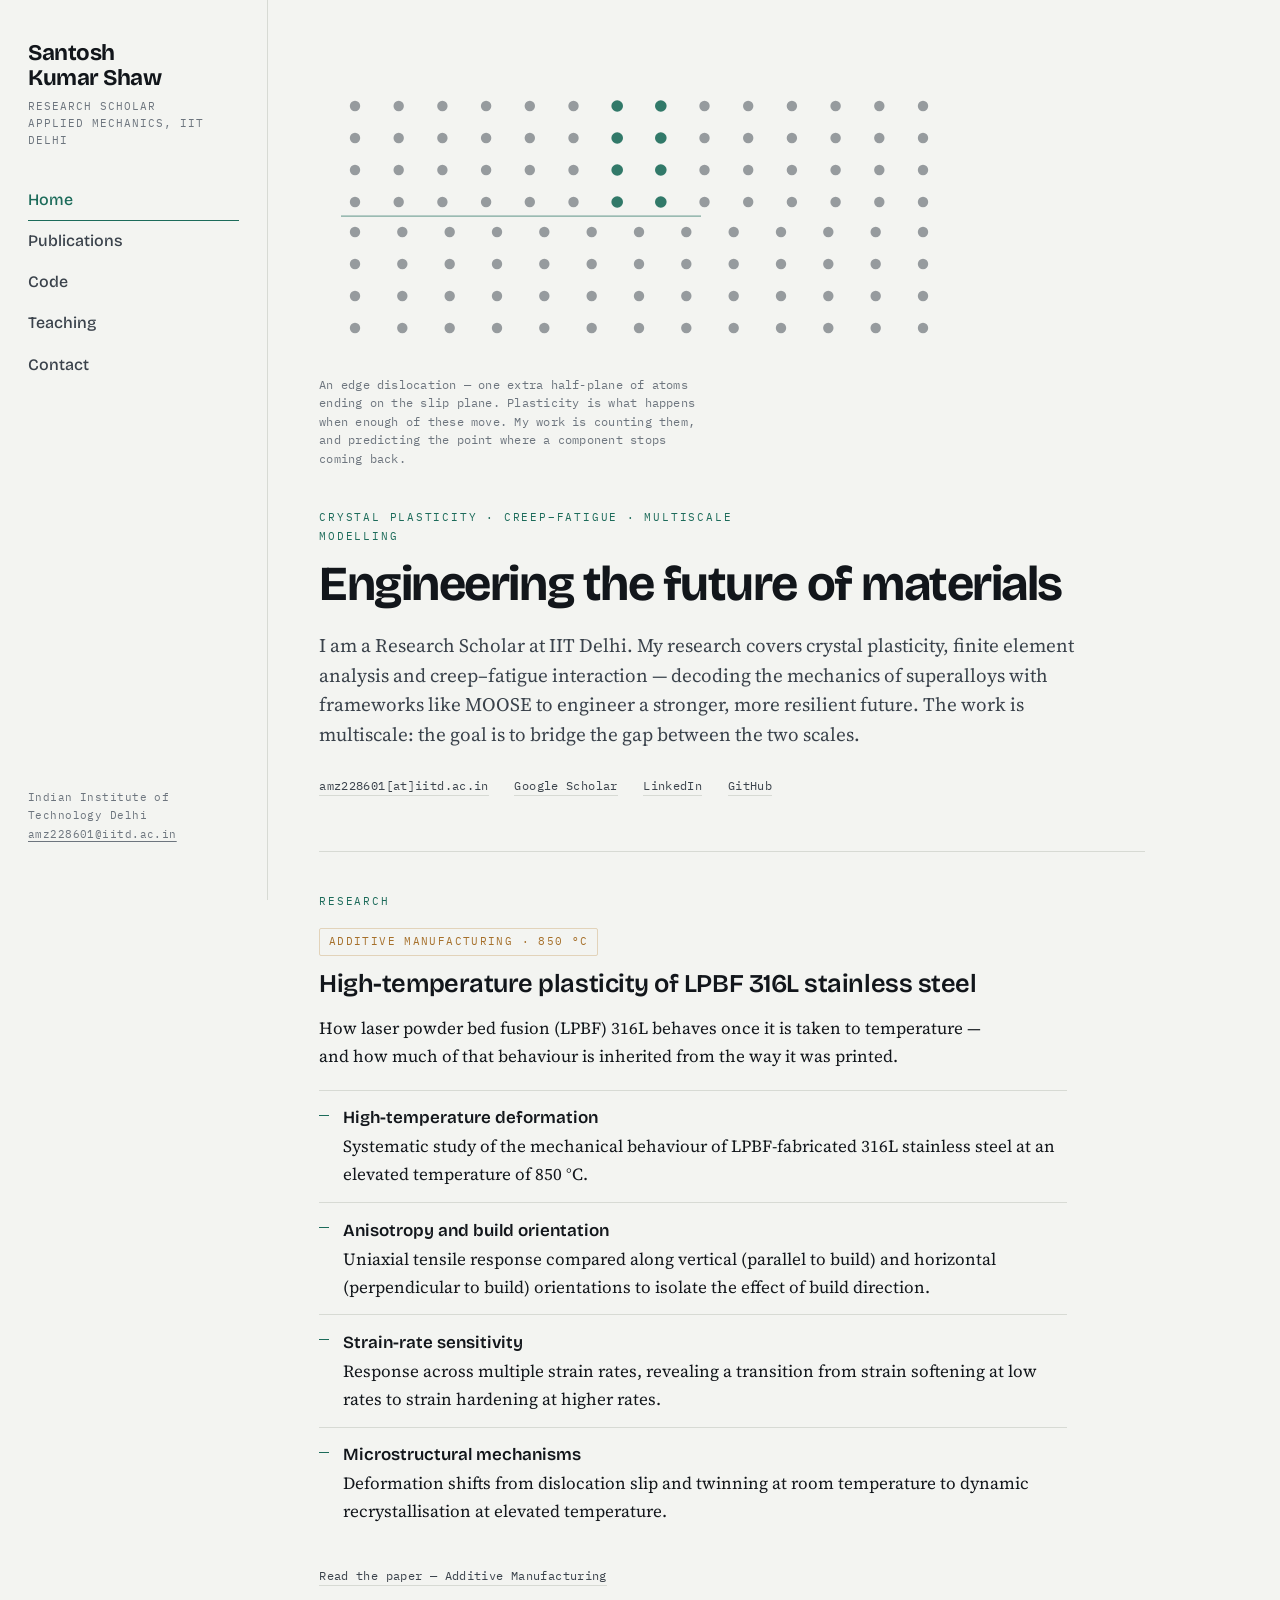
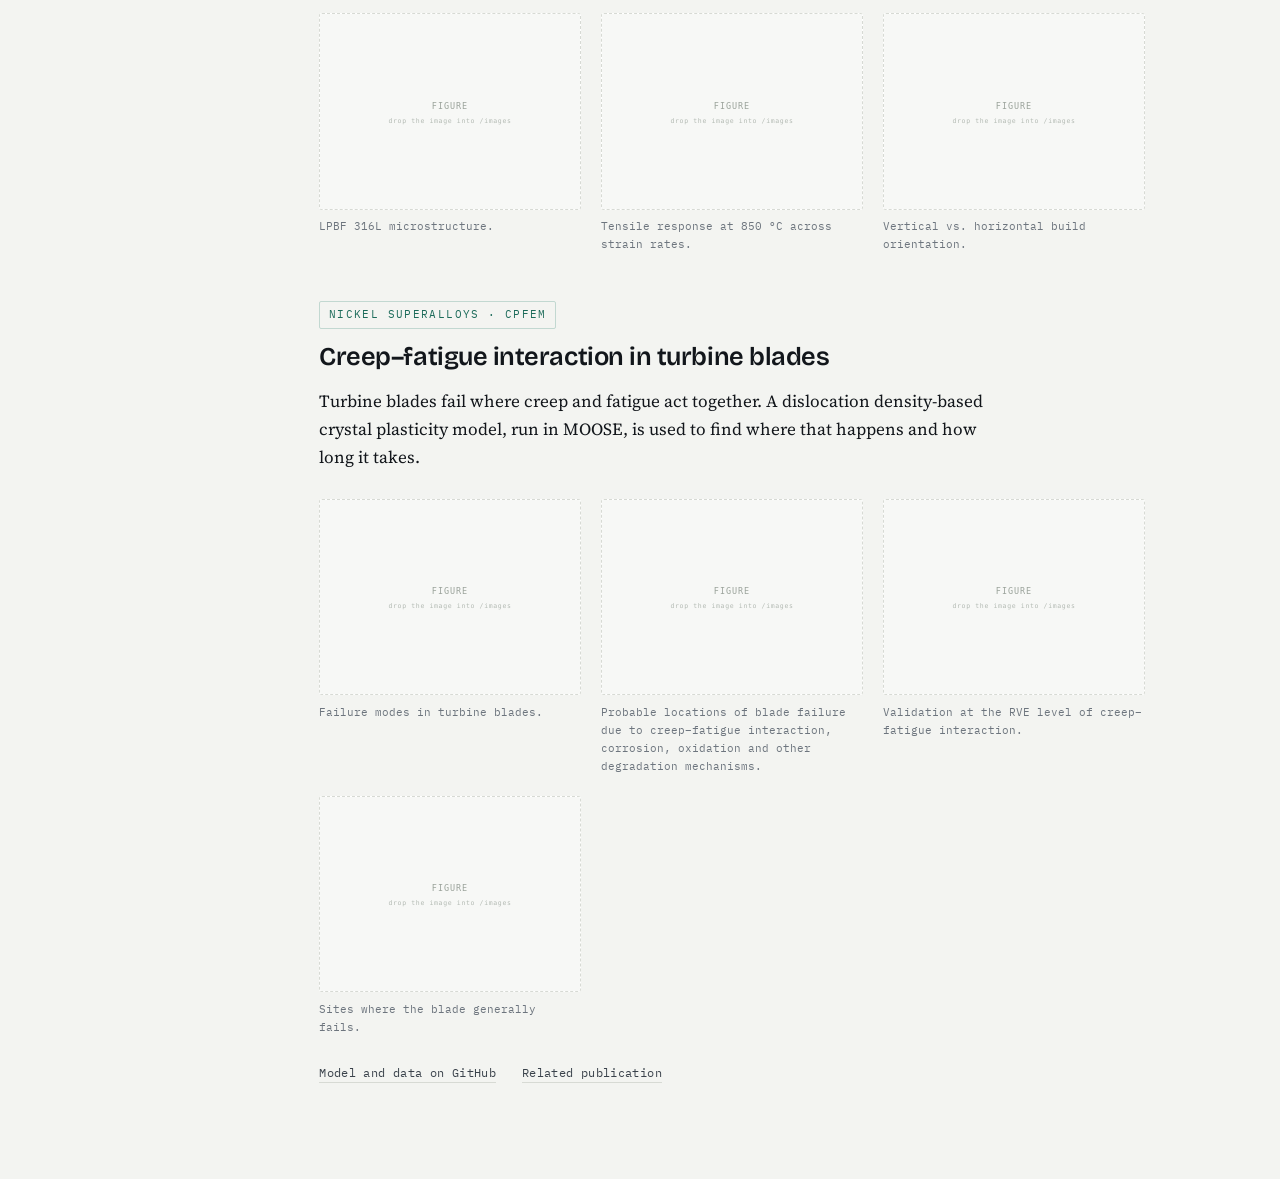
==== index.html @ d7427abb "Initial site" ====
<!doctype html>
<html lang="en">
<head>
<meta charset="utf-8">
<meta name="viewport" content="width=device-width, initial-scale=1">
<title>Santosh Kumar Shaw — Crystal plasticity &amp; creep–fatigue</title>
<meta name="description" content="Research Scholar at IIT Delhi working on crystal plasticity, finite element analysis and creep–fatigue interaction in nickel superalloys.">
<link rel="preconnect" href="https://fonts.googleapis.com">
<link rel="preconnect" href="https://fonts.gstatic.com" crossorigin>
<link href="https://fonts.googleapis.com/css2?family=Bricolage+Grotesque:opsz,wght@12..96,400..700&family=IBM+Plex+Mono:wght@400;500&family=Source+Serif+4:ital,opsz,wght@0,8..60,400..600;1,8..60,400&display=swap" rel="stylesheet">
<link rel="stylesheet" href="style.css">
</head>
<body>
<a class="skip" href="#main">Skip to content</a>

<header class="rail">
  <a class="mark" href="index.html">
    <span class="mark-name">Santosh<br>Kumar Shaw</span>
    <span class="mark-role">Research Scholar<br>Applied Mechanics, IIT Delhi</span>
  </a>
  <nav aria-label="Sections">
    <ul>
      <li><a href="index.html" aria-current="page">Home</a></li>
      <li><a href="publications.html">Publications</a></li>
      <li><a href="code.html">Code</a></li>
      <li><a href="teaching.html">Teaching</a></li>
      <li><a href="contact.html">Contact</a></li>
    </ul>
  </nav>
  <p class="rail-foot">
    Indian Institute of<br>Technology Delhi<br>
    <a href="mailto:amz228601@iitd.ac.in">amz228601@iitd.ac.in</a>
  </p>
</header>

<main id="main">

  <section class="hero">
    <img class="lattice" src="assets/lattice.svg" alt="An edge dislocation: an extra half-plane of atoms terminating on the slip plane, with the Burgers vector b marked.">
    <p class="lattice-note">
      An edge dislocation — one extra half-plane of atoms ending on the slip plane.
      Plasticity is what happens when enough of these move. My work is counting them,
      and predicting the point where a component stops coming back.
    </p>

    <p class="eyebrow">Crystal plasticity · Creep–fatigue · Multiscale modelling</p>
    <h1>Engineering the future of materials</h1>
    <p class="lede">
      I am a Research Scholar at IIT Delhi. My research covers crystal plasticity,
      finite element analysis and creep–fatigue interaction — decoding the mechanics of
      superalloys with frameworks like MOOSE to engineer a stronger, more resilient future.
      The work is multiscale: the goal is to bridge the gap between the two scales.
    </p>

    <ul class="links">
      <li><a href="mailto:amz228601@iitd.ac.in">amz228601[at]iitd.ac.in</a></li>
      <li><a href="https://scholar.google.com/citations?user=Wm7uCdcAAAAJ&amp;hl=en">Google Scholar</a></li>
      <li><a href="https://www.linkedin.com/in/santosh-shaw-a13744275/">LinkedIn</a></li>
      <li><a href="https://github.com/SKS-CP">GitHub</a></li>
    </ul>
  </section>

  <section class="band" aria-labelledby="research">
    <p class="eyebrow" id="research">Research</p>

    <article class="thread">
      <span class="thread-tag is-heat">Additive manufacturing · 850 °C</span>
      <h2>High-temperature plasticity of LPBF 316L stainless steel</h2>
      <p>
        How laser powder bed fusion (LPBF) 316L behaves once it is taken to temperature —
        and how much of that behaviour is inherited from the way it was printed.
      </p>

      <ul class="findings">
        <li>
          <strong>High-temperature deformation</strong>
          Systematic study of the mechanical behaviour of LPBF-fabricated 316L stainless
          steel at an elevated temperature of 850 °C.
        </li>
        <li>
          <strong>Anisotropy and build orientation</strong>
          Uniaxial tensile response compared along vertical (parallel to build) and
          horizontal (perpendicular to build) orientations to isolate the effect of build direction.
        </li>
        <li>
          <strong>Strain-rate sensitivity</strong>
          Response across multiple strain rates, revealing a transition from strain softening
          at low rates to strain hardening at higher rates.
        </li>
        <li>
          <strong>Microstructural mechanisms</strong>
          Deformation shifts from dislocation slip and twinning at room temperature to
          dynamic recrystallisation at elevated temperature.
        </li>
      </ul>

      <ul class="links">
        <li><a href="https://doi.org/10.1016/j.addma.2026.105115">Read the paper — Additive Manufacturing</a></li>
      </ul>

      <div class="figs">
        <figure>
          <img src="images/lpbf-01.jpg" alt="Microstructure of LPBF 316L stainless steel." loading="lazy">
          <figcaption>LPBF 316L microstructure.</figcaption>
        </figure>
        <figure>
          <img src="images/lpbf-02.jpg" alt="Stress–strain response at 850 °C across strain rates." loading="lazy">
          <figcaption>Tensile response at 850 °C across strain rates.</figcaption>
        </figure>
        <figure>
          <img src="images/lpbf-03.jpg" alt="Comparison of vertical and horizontal build orientations." loading="lazy">
          <figcaption>Vertical vs. horizontal build orientation.</figcaption>
        </figure>
      </div>
    </article>

    <article class="thread">
      <span class="thread-tag is-slip">Nickel superalloys · CPFEM</span>
      <h2>Creep–fatigue interaction in turbine blades</h2>
      <p>
        Turbine blades fail where creep and fatigue act together. A dislocation
        density-based crystal plasticity model, run in MOOSE, is used to find where that
        happens and how long it takes.
      </p>

      <div class="figs">
        <figure>
          <img src="images/blade-failure-modes.jpg" alt="Diagram of failure modes in a turbine blade." loading="lazy">
          <figcaption>Failure modes in turbine blades.</figcaption>
        </figure>
        <figure>
          <img src="images/blade-failure-locations.jpg" alt="Probable failure locations on a turbine blade." loading="lazy">
          <figcaption>
            Probable locations of blade failure due to creep–fatigue interaction, corrosion,
            oxidation and other degradation mechanisms.
          </figcaption>
        </figure>
        <figure>
          <img src="images/rve-validation.jpg" alt="RVE-level validation of the creep–fatigue model." loading="lazy">
          <figcaption>Validation at the RVE level of creep–fatigue interaction.</figcaption>
        </figure>
        <figure>
          <img src="images/blade-failure-sites.jpg" alt="Sites where the blade generally fails." loading="lazy">
          <figcaption>Sites where the blade generally fails.</figcaption>
        </figure>
      </div>

      <ul class="links">
        <li><a href="code.html">Model and data on GitHub</a></li>
        <li><a href="publications.html">Related publication</a></li>
      </ul>
    </article>
  </section>

</main>
<script src="assets/site.js"></script>
</body>
</html>
---- style.css ----
/* ==========================================================================
   Santosh Kumar Shaw — site styles
   Palette is drawn from the subject: slate ink, etched-nickel viridian for
   dislocation/slip, brass for the high-temperature work.
   ========================================================================== */

:root {
  --ink:      #12161b;
  --ink-2:    #3a424b;
  --ink-3:    #6d757e;
  --paper:    #f3f4f1;
  --card:     #ffffff;
  --line:     #d7dad4;
  --slip:     #1c6b5a;   /* accent: slip / dislocation */
  --heat:     #a6702b;   /* accent: high temperature */

  --display: "Bricolage Grotesque", "Helvetica Neue", Arial, sans-serif;
  --body:    "Source Serif 4", Georgia, "Times New Roman", serif;
  --mono:    "IBM Plex Mono", ui-monospace, "SFMono-Regular", Menlo, monospace;

  --rail: 268px;
  --pad: clamp(1.25rem, 4vw, 3.25rem);
}

* { box-sizing: border-box; }

html { -webkit-text-size-adjust: 100%; }

body {
  margin: 0;
  background: var(--paper);
  color: var(--ink);
  font-family: var(--body);
  font-size: 1.0625rem;
  line-height: 1.65;
  font-variant-numeric: oldstyle-num;
}

a { color: var(--slip); text-underline-offset: 3px; text-decoration-thickness: 1px; }
a:hover { color: var(--ink); }

:focus-visible {
  outline: 2px solid var(--slip);
  outline-offset: 3px;
  border-radius: 2px;
}

.skip {
  position: absolute; left: -9999px;
  background: var(--ink); color: var(--paper);
  padding: .6rem 1rem; z-index: 20;
}
.skip:focus { left: 1rem; top: 1rem; }

/* --- left rail ----------------------------------------------------------- */

.rail {
  position: fixed;
  inset: 0 auto 0 0;
  width: var(--rail);
  padding: 2.5rem 1.75rem;
  border-right: 1px solid var(--line);
  background: var(--paper);
  display: flex;
  flex-direction: column;
  gap: 2rem;
}

.mark { display: block; text-decoration: none; color: inherit; }
.mark-name {
  display: block;
  font-family: var(--display);
  font-weight: 700;
  font-size: 1.4rem;
  line-height: 1.12;
  letter-spacing: -.022em;
}
.mark-role {
  display: block;
  margin-top: .5rem;
  font-family: var(--mono);
  font-size: .705rem;
  letter-spacing: .09em;
  text-transform: uppercase;
  color: var(--ink-3);
  line-height: 1.5;
}

.rail nav ul { list-style: none; margin: 0; padding: 0; }
.rail nav li + li { margin-top: .1rem; }
.rail nav a {
  display: block;
  padding: .38rem 0;
  font-family: var(--display);
  font-weight: 500;
  font-size: 1rem;
  color: var(--ink-2);
  text-decoration: none;
  border-bottom: 1px solid transparent;
}
.rail nav a:hover { color: var(--ink); border-bottom-color: var(--line); }
.rail nav a[aria-current="page"] {
  color: var(--slip);
  border-bottom-color: var(--slip);
}

.rail-foot {
  margin-top: auto;
  font-family: var(--mono);
  font-size: .68rem;
  line-height: 1.7;
  letter-spacing: .04em;
  color: var(--ink-3);
}
.rail-foot a { color: var(--ink-3); }

/* --- main ---------------------------------------------------------------- */

main {
  margin-left: var(--rail);
  padding: 4rem var(--pad) 6rem;
  max-width: 58rem;
}

.eyebrow {
  font-family: var(--mono);
  font-size: .7rem;
  letter-spacing: .16em;
  text-transform: uppercase;
  color: var(--slip);
  margin: 0 0 .9rem;
}

h1 {
  font-family: var(--display);
  font-weight: 700;
  font-size: clamp(2rem, 5.2vw, 3.05rem);
  line-height: 1.06;
  letter-spacing: -.03em;
  margin: 0 0 1.25rem;
  text-wrap: balance;
}

h2 {
  font-family: var(--display);
  font-weight: 600;
  font-size: clamp(1.3rem, 2.6vw, 1.6rem);
  line-height: 1.2;
  letter-spacing: -.018em;
  margin: 0 0 .85rem;
}

h3 {
  font-family: var(--display);
  font-weight: 600;
  font-size: 1.06rem;
  letter-spacing: -.01em;
  margin: 0 0 .35rem;
}

p { margin: 0 0 1.05rem; max-width: 40em; }
.lede { font-size: 1.19rem; line-height: 1.55; color: var(--ink-2); }

/* --- hero ---------------------------------------------------------------- */

.hero { margin-bottom: 3.5rem; }

.lattice {
  display: block;
  width: 100%;
  max-width: 40rem;
  margin: 0 0 2.25rem;
}

.lattice-note {
  font-family: var(--mono);
  font-size: .72rem;
  line-height: 1.6;
  letter-spacing: .02em;
  color: var(--ink-3);
  max-width: 34em;
  margin: -1.5rem 0 2.5rem;
}

/* --- sections ------------------------------------------------------------ */

.band {
  border-top: 1px solid var(--line);
  padding-top: 2.5rem;
  margin-top: 3rem;
}

.thread { margin-bottom: 2.75rem; }
.thread:last-child { margin-bottom: 0; }

.thread-tag {
  display: inline-block;
  font-family: var(--mono);
  font-size: .66rem;
  letter-spacing: .13em;
  text-transform: uppercase;
  padding: .25rem .55rem;
  border: 1px solid var(--line);
  border-radius: 2px;
  color: var(--ink-3);
  margin-bottom: .85rem;
}
.thread-tag.is-heat { color: var(--heat); border-color: #e2d3ba; }
.thread-tag.is-slip { color: var(--slip); border-color: #c2d8d1; }

.findings { list-style: none; margin: 1.25rem 0 0; padding: 0; }
.findings li {
  padding: .85rem 0 .85rem 1.5rem;
  border-top: 1px solid var(--line);
  position: relative;
  max-width: 44em;
}
.findings li::before {
  content: "";
  position: absolute;
  left: 0; top: 1.5rem;
  width: .6rem; height: 1px;
  background: var(--slip);
}
.findings strong {
  font-family: var(--display);
  font-weight: 600;
  display: block;
}

/* --- figures ------------------------------------------------------------- */

.figs {
  display: grid;
  grid-template-columns: repeat(auto-fit, minmax(15rem, 1fr));
  gap: 1.25rem;
  margin: 1.75rem 0 0;
}

figure { margin: 0; }
figure img {
  display: block;
  width: 100%;
  height: auto;
  background: var(--card);
  border: 1px solid var(--line);
  border-radius: 3px;
}
figure img.is-missing {
  aspect-ratio: 4 / 3;
  object-fit: cover;
  border-style: dashed;
}
figcaption {
  font-family: var(--mono);
  font-size: .7rem;
  line-height: 1.6;
  color: var(--ink-3);
  margin-top: .55rem;
}

/* --- publications -------------------------------------------------------- */

.pubs { list-style: none; margin: 0; padding: 0; counter-reset: pub; }
.pubs li {
  counter-increment: pub;
  border-top: 1px solid var(--line);
  padding: 1.6rem 0 1.6rem 3.25rem;
  position: relative;
}
.pubs li::before {
  content: counter(pub, decimal-leading-zero);
  position: absolute;
  left: 0; top: 1.75rem;
  font-family: var(--mono);
  font-size: .78rem;
  color: var(--slip);
}
.pub-title {
  font-family: var(--display);
  font-weight: 600;
  font-size: 1.14rem;
  line-height: 1.3;
  letter-spacing: -.012em;
  margin: 0 0 .5rem;
  max-width: 38em;
}
.pub-title a { color: var(--ink); text-decoration-color: var(--line); }
.pub-title a:hover { color: var(--slip); text-decoration-color: currentColor; }
.pub-meta {
  font-family: var(--mono);
  font-size: .74rem;
  letter-spacing: .02em;
  color: var(--ink-3);
  margin: 0;
}
.pub-meta a { color: var(--ink-3); }
.pub-meta a:hover { color: var(--slip); }

/* --- teaching ------------------------------------------------------------ */

.courses { list-style: none; margin: 1.75rem 0 0; padding: 0; }
.courses li {
  display: grid;
  grid-template-columns: 7.5rem 1fr;
  gap: 1rem;
  align-items: baseline;
  border-top: 1px solid var(--line);
  padding: 1rem 0;
}
.courses .code {
  font-family: var(--mono);
  font-size: .82rem;
  letter-spacing: .04em;
  color: var(--slip);
}
.courses .name {
  font-family: var(--display);
  font-weight: 500;
  font-size: 1.05rem;
}

/* --- repo / contact cards ------------------------------------------------ */

.slab {
  background: var(--card);
  border: 1px solid var(--line);
  border-radius: 3px;
  padding: 1.75rem;
  margin-top: 1.75rem;
  max-width: 42rem;
}
.slab h2 { margin-bottom: .5rem; }
.slab p:last-child { margin-bottom: 0; }

.repo-link {
  display: inline-block;
  font-family: var(--mono);
  font-size: .85rem;
  word-break: break-all;
  margin-bottom: .9rem;
}

.detail { list-style: none; margin: 0; padding: 0; }
.detail li {
  display: grid;
  grid-template-columns: 6.5rem 1fr;
  gap: 1rem;
  padding: .7rem 0;
  border-top: 1px solid var(--line);
  align-items: baseline;
}
.detail li:first-child { border-top: 0; padding-top: 0; }
.detail .k {
  font-family: var(--mono);
  font-size: .68rem;
  letter-spacing: .12em;
  text-transform: uppercase;
  color: var(--ink-3);
}
.detail .v { font-size: 1.02rem; }
.detail .v span { display: block; }

.map {
  display: block;
  margin-top: 1.75rem;
  width: 100%;
  max-width: 42rem;
  aspect-ratio: 16 / 9;
  border: 1px solid var(--line);
  border-radius: 3px;
}

/* --- responsive ---------------------------------------------------------- */

@media (max-width: 860px) {
  .rail {
    position: static;
    width: auto;
    flex-direction: column;
    gap: 1.25rem;
    padding: 1.5rem var(--pad);
    border-right: 0;
    border-bottom: 1px solid var(--line);
  }
  .rail nav ul {
    display: flex;
    flex-wrap: wrap;
    gap: .3rem 1.25rem;
  }
  .rail nav li + li { margin-top: 0; }
  .rail-foot { display: none; }
  main {
    margin-left: 0;
    padding: 2.5rem var(--pad) 4rem;
  }
  .courses li, .detail li { grid-template-columns: 1fr; gap: .15rem; }
}

@media print {
  .rail nav, .skip { display: none; }
  .rail { position: static; width: auto; border: 0; }
  main { margin-left: 0; padding: 0; }
  body { background: #fff; }
}

/* --- inline link row ----------------------------------------------------- */

.links {
  list-style: none;
  display: flex;
  flex-wrap: wrap;
  gap: .55rem 1.6rem;
  margin: 1.6rem 0 0;
  padding: 0;
  font-family: var(--mono);
  font-size: .78rem;
  letter-spacing: .03em;
}
.links a {
  color: var(--ink-2);
  text-decoration: none;
  border-bottom: 1px solid var(--line);
  padding-bottom: 2px;
}
.links a:hover { color: var(--slip); border-bottom-color: var(--slip); }
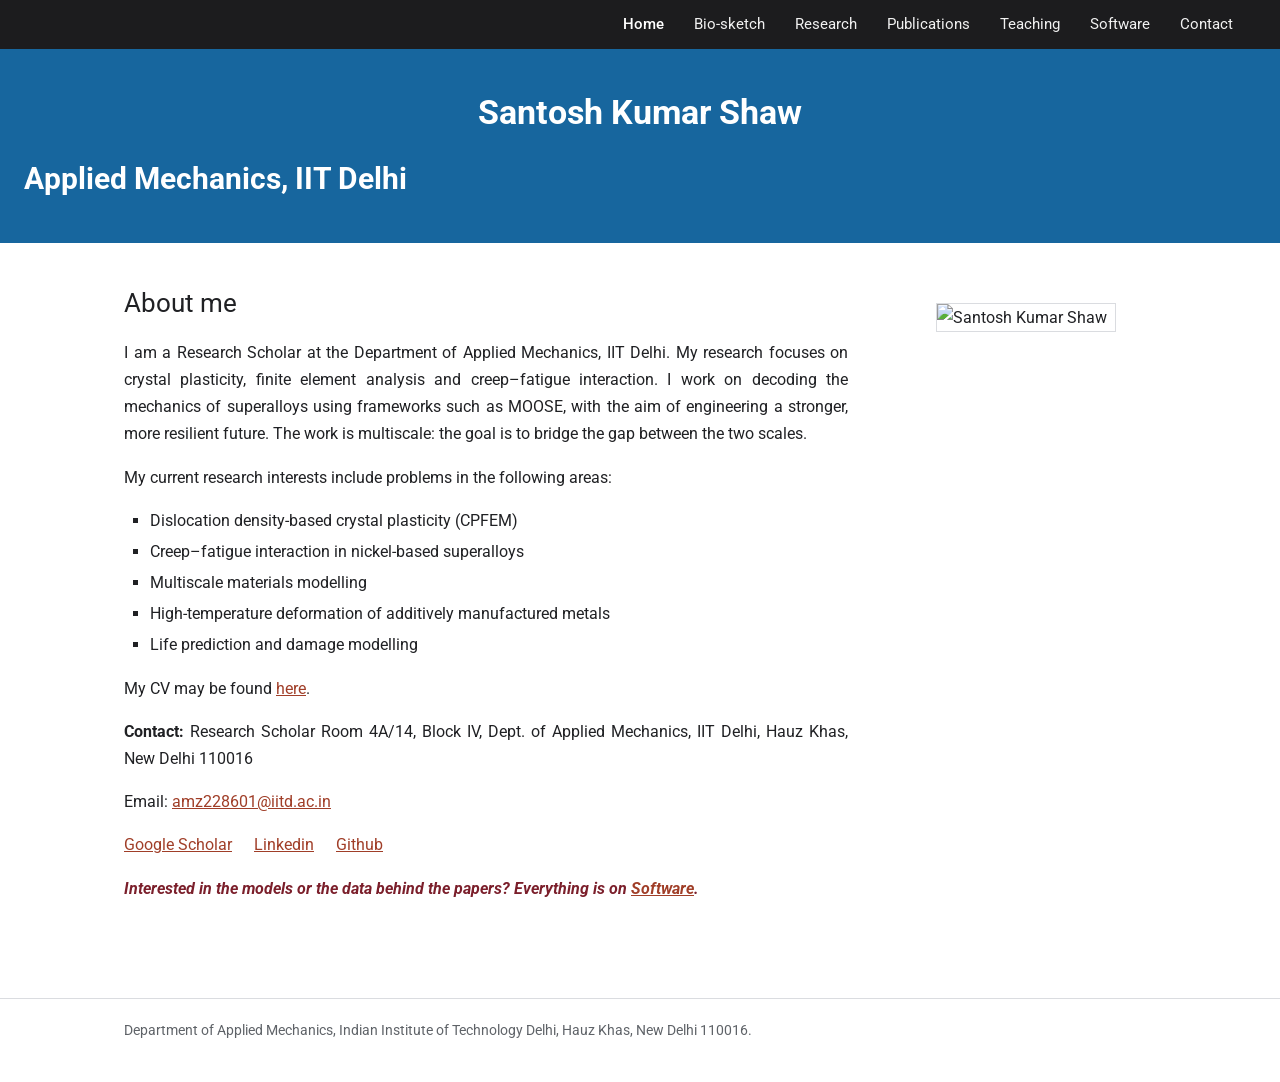
==== commit ad59074b: "Initial site" ====
--- a/index.html
+++ b/index.html
@@ -3,156 +3,95 @@
 <head>
 <meta charset="utf-8">
 <meta name="viewport" content="width=device-width, initial-scale=1">
-<title>Santosh Kumar Shaw — Crystal plasticity &amp; creep–fatigue</title>
-<meta name="description" content="Research Scholar at IIT Delhi working on crystal plasticity, finite element analysis and creep–fatigue interaction in nickel superalloys.">
+<title>Santosh Kumar Shaw — Applied Mechanics, IIT Delhi</title>
+<meta name="description" content="Research Scholar at the Department of Applied Mechanics, IIT Delhi, working on crystal plasticity and creep-fatigue interaction in nickel superalloys.">
 <link rel="preconnect" href="https://fonts.googleapis.com">
 <link rel="preconnect" href="https://fonts.gstatic.com" crossorigin>
-<link href="https://fonts.googleapis.com/css2?family=Bricolage+Grotesque:opsz,wght@12..96,400..700&family=IBM+Plex+Mono:wght@400;500&family=Source+Serif+4:ital,opsz,wght@0,8..60,400..600;1,8..60,400&display=swap" rel="stylesheet">
+<link href="https://fonts.googleapis.com/css2?family=Roboto:ital,wght@0,400;0,500;0,700;1,400;1,700&display=swap" rel="stylesheet">
 <link rel="stylesheet" href="style.css">
 </head>
 <body>
 <a class="skip" href="#main">Skip to content</a>
 
-<header class="rail">
-  <a class="mark" href="index.html">
-    <span class="mark-name">Santosh<br>Kumar Shaw</span>
-    <span class="mark-role">Research Scholar<br>Applied Mechanics, IIT Delhi</span>
-  </a>
-  <nav aria-label="Sections">
-    <ul>
-      <li><a href="index.html" aria-current="page">Home</a></li>
-      <li><a href="publications.html">Publications</a></li>
-      <li><a href="code.html">Code</a></li>
-      <li><a href="teaching.html">Teaching</a></li>
-      <li><a href="contact.html">Contact</a></li>
-    </ul>
-  </nav>
-  <p class="rail-foot">
-    Indian Institute of<br>Technology Delhi<br>
-    <a href="mailto:amz228601@iitd.ac.in">amz228601@iitd.ac.in</a>
-  </p>
-</header>
+<div class="topbar">
+  <div class="wrap">
+    <nav aria-label="Main">
+      <ul>
+        <li><a href="index.html" aria-current="page">Home</a></li>
+        <li><a href="bio-sketch.html">Bio-sketch</a></li>
+        <li><a href="research.html">Research</a></li>
+        <li><a href="publications.html">Publications</a></li>
+        <li><a href="teaching.html">Teaching</a></li>
+        <li><a href="software.html">Software</a></li>
+        <li><a href="contact.html">Contact</a></li>
+      </ul>
+    </nav>
+  </div>
+</div>
+
+<div class="banner">
+  <h1>Santosh Kumar Shaw</h1>
+  <p>Applied Mechanics, IIT Delhi</p>
+</div>
 
 <main id="main">
+  <div class="wrap">
 
-  <section class="hero">
-    <img class="lattice" src="assets/lattice.svg" alt="An edge dislocation: an extra half-plane of atoms terminating on the slip plane, with the Burgers vector b marked.">
-    <p class="lattice-note">
-      An edge dislocation — one extra half-plane of atoms ending on the slip plane.
-      Plasticity is what happens when enough of these move. My work is counting them,
-      and predicting the point where a component stops coming back.
-    </p>
+    <div class="about">
+      <div class="about-text">
+        <h2>About me</h2>
+        <p>
+          I am a Research Scholar at the Department of Applied Mechanics, IIT Delhi. My
+          research focuses on crystal plasticity, finite element analysis and
+          creep&ndash;fatigue interaction. I work on decoding the mechanics of superalloys
+          using frameworks such as MOOSE, with the aim of engineering a stronger, more
+          resilient future. The work is multiscale: the goal is to bridge the gap between
+          the two scales.
+        </p>
 
-    <p class="eyebrow">Crystal plasticity · Creep–fatigue · Multiscale modelling</p>
-    <h1>Engineering the future of materials</h1>
-    <p class="lede">
-      I am a Research Scholar at IIT Delhi. My research covers crystal plasticity,
-      finite element analysis and creep–fatigue interaction — decoding the mechanics of
-      superalloys with frameworks like MOOSE to engineer a stronger, more resilient future.
-      The work is multiscale: the goal is to bridge the gap between the two scales.
-    </p>
+        <p>My current research interests include problems in the following areas:</p>
+        <ul class="interests">
+          <li>Dislocation density-based crystal plasticity (CPFEM)</li>
+          <li>Creep&ndash;fatigue interaction in nickel-based superalloys</li>
+          <li>Multiscale materials modelling</li>
+          <li>High-temperature deformation of additively manufactured metals</li>
+          <li>Life prediction and damage modelling</li>
+        </ul>
 
-    <ul class="links">
-      <li><a href="mailto:amz228601@iitd.ac.in">amz228601[at]iitd.ac.in</a></li>
-      <li><a href="https://scholar.google.com/citations?user=Wm7uCdcAAAAJ&amp;hl=en">Google Scholar</a></li>
-      <li><a href="https://www.linkedin.com/in/santosh-shaw-a13744275/">LinkedIn</a></li>
-      <li><a href="https://github.com/SKS-CP">GitHub</a></li>
-    </ul>
-  </section>
+        <p>My CV may be found <a href="files/cv.pdf">here</a>.</p>
 
-  <section class="band" aria-labelledby="research">
-    <p class="eyebrow" id="research">Research</p>
+        <p>
+          <strong>Contact:</strong> Research Scholar Room 4A/14, Block IV, Dept. of Applied
+          Mechanics, IIT Delhi, Hauz Khas, New Delhi 110016
+        </p>
+        <p>Email: <a href="mailto:amz228601@iitd.ac.in">amz228601@iitd.ac.in</a></p>
+        <p class="inline-links">
+          <a href="https://scholar.google.com/citations?user=Wm7uCdcAAAAJ&amp;hl=en">Google Scholar</a>
+          <a href="https://www.linkedin.com/in/santosh-shaw-a13744275/">Linkedin</a>
+          <a href="https://github.com/SKS-CP">Github</a>
+        </p>
 
-    <article class="thread">
-      <span class="thread-tag is-heat">Additive manufacturing · 850 °C</span>
-      <h2>High-temperature plasticity of LPBF 316L stainless steel</h2>
-      <p>
-        How laser powder bed fusion (LPBF) 316L behaves once it is taken to temperature —
-        and how much of that behaviour is inherited from the way it was printed.
-      </p>
-
-      <ul class="findings">
-        <li>
-          <strong>High-temperature deformation</strong>
-          Systematic study of the mechanical behaviour of LPBF-fabricated 316L stainless
-          steel at an elevated temperature of 850 °C.
-        </li>
-        <li>
-          <strong>Anisotropy and build orientation</strong>
-          Uniaxial tensile response compared along vertical (parallel to build) and
-          horizontal (perpendicular to build) orientations to isolate the effect of build direction.
-        </li>
-        <li>
-          <strong>Strain-rate sensitivity</strong>
-          Response across multiple strain rates, revealing a transition from strain softening
-          at low rates to strain hardening at higher rates.
-        </li>
-        <li>
-          <strong>Microstructural mechanisms</strong>
-          Deformation shifts from dislocation slip and twinning at room temperature to
-          dynamic recrystallisation at elevated temperature.
-        </li>
-      </ul>
-
-      <ul class="links">
-        <li><a href="https://doi.org/10.1016/j.addma.2026.105115">Read the paper — Additive Manufacturing</a></li>
-      </ul>
-
-      <div class="figs">
-        <figure>
-          <img src="images/lpbf-01.jpg" alt="Microstructure of LPBF 316L stainless steel." loading="lazy">
-          <figcaption>LPBF 316L microstructure.</figcaption>
-        </figure>
-        <figure>
-          <img src="images/lpbf-02.jpg" alt="Stress–strain response at 850 °C across strain rates." loading="lazy">
-          <figcaption>Tensile response at 850 °C across strain rates.</figcaption>
-        </figure>
-        <figure>
-          <img src="images/lpbf-03.jpg" alt="Comparison of vertical and horizontal build orientations." loading="lazy">
-          <figcaption>Vertical vs. horizontal build orientation.</figcaption>
-        </figure>
-      </div>
-    </article>
-
-    <article class="thread">
-      <span class="thread-tag is-slip">Nickel superalloys · CPFEM</span>
-      <h2>Creep–fatigue interaction in turbine blades</h2>
-      <p>
-        Turbine blades fail where creep and fatigue act together. A dislocation
-        density-based crystal plasticity model, run in MOOSE, is used to find where that
-        happens and how long it takes.
-      </p>
-
-      <div class="figs">
-        <figure>
-          <img src="images/blade-failure-modes.jpg" alt="Diagram of failure modes in a turbine blade." loading="lazy">
-          <figcaption>Failure modes in turbine blades.</figcaption>
-        </figure>
-        <figure>
-          <img src="images/blade-failure-locations.jpg" alt="Probable failure locations on a turbine blade." loading="lazy">
-          <figcaption>
-            Probable locations of blade failure due to creep–fatigue interaction, corrosion,
-            oxidation and other degradation mechanisms.
-          </figcaption>
-        </figure>
-        <figure>
-          <img src="images/rve-validation.jpg" alt="RVE-level validation of the creep–fatigue model." loading="lazy">
-          <figcaption>Validation at the RVE level of creep–fatigue interaction.</figcaption>
-        </figure>
-        <figure>
-          <img src="images/blade-failure-sites.jpg" alt="Sites where the blade generally fails." loading="lazy">
-          <figcaption>Sites where the blade generally fails.</figcaption>
-        </figure>
+        <p class="callout">
+          Interested in the models or the data behind the papers? Everything is on
+          <a href="software.html">Software</a>.
+        </p>
       </div>
 
-      <ul class="links">
-        <li><a href="code.html">Model and data on GitHub</a></li>
-        <li><a href="publications.html">Related publication</a></li>
-      </ul>
-    </article>
-  </section>
+      <figure class="about-photo">
+        <img src="images/photo.jpg" alt="Santosh Kumar Shaw">
+      </figure>
+    </div>
 
+  </div>
 </main>
+
+<footer class="foot">
+  <div class="wrap">
+    <p>Department of Applied Mechanics, Indian Institute of Technology Delhi,
+       Hauz Khas, New Delhi 110016.</p>
+  </div>
+</footer>
+
 <script src="assets/site.js"></script>
 </body>
 </html>
--- a/style.css
+++ b/style.css
@@ -1,426 +1,220 @@
 /* ==========================================================================
-   Santosh Kumar Shaw — site styles
-   Palette is drawn from the subject: slate ink, etched-nickel viridian for
-   dislocation/slip, brass for the high-temperature work.
+   Santosh Kumar Shaw — Applied Mechanics, IIT Delhi
+   Layout follows the departmental faculty-page style: dark top nav,
+   blue title banner, single white content column.
    ========================================================================== */
 
 :root {
-  --ink:      #12161b;
-  --ink-2:    #3a424b;
-  --ink-3:    #6d757e;
-  --paper:    #f3f4f1;
-  --card:     #ffffff;
-  --line:     #d7dad4;
-  --slip:     #1c6b5a;   /* accent: slip / dislocation */
-  --heat:     #a6702b;   /* accent: high temperature */
-
-  --display: "Bricolage Grotesque", "Helvetica Neue", Arial, sans-serif;
-  --body:    "Source Serif 4", Georgia, "Times New Roman", serif;
-  --mono:    "IBM Plex Mono", ui-monospace, "SFMono-Regular", Menlo, monospace;
-
-  --rail: 268px;
-  --pad: clamp(1.25rem, 4vw, 3.25rem);
+  --bar:      #1c1c1e;
+  --bar-hi:   #33343a;
+  --banner:   #17669e;
+  --text:     #202124;
+  --muted:    #5f6368;
+  --line:     #dadce0;
+  --link:     #a03e28;
+  --note:     #7b1f2b;
+  --wrap:     1080px;
+  --font: Roboto, Arial, "Helvetica Neue", Helvetica, sans-serif;
 }
 
 * { box-sizing: border-box; }
-
 html { -webkit-text-size-adjust: 100%; }
 
 body {
   margin: 0;
-  background: var(--paper);
-  color: var(--ink);
-  font-family: var(--body);
-  font-size: 1.0625rem;
-  line-height: 1.65;
-  font-variant-numeric: oldstyle-num;
-}
-
-a { color: var(--slip); text-underline-offset: 3px; text-decoration-thickness: 1px; }
-a:hover { color: var(--ink); }
-
-:focus-visible {
-  outline: 2px solid var(--slip);
-  outline-offset: 3px;
-  border-radius: 2px;
-}
-
-.skip {
-  position: absolute; left: -9999px;
-  background: var(--ink); color: var(--paper);
-  padding: .6rem 1rem; z-index: 20;
-}
+  background: #fff;
+  color: var(--text);
+  font-family: var(--font);
+  font-size: 16px;
+  line-height: 1.7;
+}
+
+a { color: var(--link); }
+a:hover { color: var(--note); }
+
+:focus-visible { outline: 2px solid var(--banner); outline-offset: 2px; }
+
+.skip { position: absolute; left: -9999px; background: var(--bar); color: #fff; padding: .6rem 1rem; z-index: 20; }
 .skip:focus { left: 1rem; top: 1rem; }
 
-/* --- left rail ----------------------------------------------------------- */
-
-.rail {
-  position: fixed;
-  inset: 0 auto 0 0;
-  width: var(--rail);
-  padding: 2.5rem 1.75rem;
-  border-right: 1px solid var(--line);
-  background: var(--paper);
+.wrap { max-width: var(--wrap); margin: 0 auto; padding: 0 24px; }
+
+/* --- top navigation ------------------------------------------------------ */
+
+.topbar { background: var(--bar); }
+.topbar .wrap {
   display: flex;
-  flex-direction: column;
-  gap: 2rem;
-}
-
-.mark { display: block; text-decoration: none; color: inherit; }
-.mark-name {
-  display: block;
-  font-family: var(--display);
+  justify-content: flex-end;
+  max-width: none;
+  padding: 0 32px;
+}
+.topbar ul {
+  list-style: none;
+  margin: 0;
+  padding: 0;
+  display: flex;
+  flex-wrap: wrap;
+}
+.topbar a {
+  display: block;
+  padding: 14px 15px;
+  color: #f1f1f1;
+  font-size: 15px;
+  line-height: 1.4;
+  text-decoration: none;
+  white-space: nowrap;
+}
+.topbar a:hover { background: var(--bar-hi); color: #fff; }
+.topbar a[aria-current="page"] { color: #fff; font-weight: 500; }
+
+/* --- blue banner --------------------------------------------------------- */
+
+.banner {
+  background: var(--banner);
+  color: #fff;
+  text-align: center;
+  padding: 42px 24px 46px;
+}
+.banner h1 {
+  margin: 0;
+  font-size: 34px;
   font-weight: 700;
-  font-size: 1.4rem;
-  line-height: 1.12;
-  letter-spacing: -.022em;
-}
-.mark-role {
-  display: block;
-  margin-top: .5rem;
-  font-family: var(--mono);
-  font-size: .705rem;
-  letter-spacing: .09em;
-  text-transform: uppercase;
-  color: var(--ink-3);
-  line-height: 1.5;
-}
-
-.rail nav ul { list-style: none; margin: 0; padding: 0; }
-.rail nav li + li { margin-top: .1rem; }
-.rail nav a {
-  display: block;
-  padding: .38rem 0;
-  font-family: var(--display);
+  line-height: 1.25;
+}
+.banner p {
+  margin: 26px 0 0;
+  font-size: 30px;
+  font-weight: 700;
+  line-height: 1.25;
+}
+
+/* --- content ------------------------------------------------------------- */
+
+main { padding: 44px 0 80px; }
+
+h2 {
+  font-size: 26px;
+  font-weight: 400;
+  line-height: 1.3;
+  margin: 0 0 18px;
+}
+h3 {
+  font-size: 19px;
   font-weight: 500;
-  font-size: 1rem;
-  color: var(--ink-2);
-  text-decoration: none;
-  border-bottom: 1px solid transparent;
-}
-.rail nav a:hover { color: var(--ink); border-bottom-color: var(--line); }
-.rail nav a[aria-current="page"] {
-  color: var(--slip);
-  border-bottom-color: var(--slip);
-}
-
-.rail-foot {
-  margin-top: auto;
-  font-family: var(--mono);
-  font-size: .68rem;
-  line-height: 1.7;
-  letter-spacing: .04em;
-  color: var(--ink-3);
-}
-.rail-foot a { color: var(--ink-3); }
-
-/* --- main ---------------------------------------------------------------- */
-
-main {
-  margin-left: var(--rail);
-  padding: 4rem var(--pad) 6rem;
-  max-width: 58rem;
-}
-
-.eyebrow {
-  font-family: var(--mono);
-  font-size: .7rem;
-  letter-spacing: .16em;
-  text-transform: uppercase;
-  color: var(--slip);
-  margin: 0 0 .9rem;
-}
-
-h1 {
-  font-family: var(--display);
+  margin: 30px 0 8px;
+}
+
+p { margin: 0 0 16px; text-align: justify; }
+
+ul.plain, ul.interests { padding-left: 26px; margin: 0 0 16px; }
+ul.interests { list-style: square; }
+ul.interests li { margin-bottom: 4px; }
+
+.callout {
   font-weight: 700;
-  font-size: clamp(2rem, 5.2vw, 3.05rem);
-  line-height: 1.06;
-  letter-spacing: -.03em;
-  margin: 0 0 1.25rem;
-  text-wrap: balance;
-}
-
-h2 {
-  font-family: var(--display);
-  font-weight: 600;
-  font-size: clamp(1.3rem, 2.6vw, 1.6rem);
-  line-height: 1.2;
-  letter-spacing: -.018em;
-  margin: 0 0 .85rem;
-}
-
-h3 {
-  font-family: var(--display);
-  font-weight: 600;
-  font-size: 1.06rem;
-  letter-spacing: -.01em;
-  margin: 0 0 .35rem;
-}
-
-p { margin: 0 0 1.05rem; max-width: 40em; }
-.lede { font-size: 1.19rem; line-height: 1.55; color: var(--ink-2); }
-
-/* --- hero ---------------------------------------------------------------- */
-
-.hero { margin-bottom: 3.5rem; }
-
-.lattice {
+  font-style: italic;
+  color: var(--note);
+}
+
+.inline-links a { margin-right: 18px; }
+
+/* --- about: text + photo ------------------------------------------------- */
+
+.about {
+  display: grid;
+  grid-template-columns: minmax(0, 1fr) 260px;
+  gap: 48px;
+  align-items: start;
+}
+.about-photo img {
   display: block;
   width: 100%;
-  max-width: 40rem;
-  margin: 0 0 2.25rem;
-}
-
-.lattice-note {
-  font-family: var(--mono);
-  font-size: .72rem;
-  line-height: 1.6;
-  letter-spacing: .02em;
-  color: var(--ink-3);
-  max-width: 34em;
-  margin: -1.5rem 0 2.5rem;
-}
-
-/* --- sections ------------------------------------------------------------ */
-
-.band {
-  border-top: 1px solid var(--line);
-  padding-top: 2.5rem;
-  margin-top: 3rem;
-}
-
-.thread { margin-bottom: 2.75rem; }
-.thread:last-child { margin-bottom: 0; }
-
-.thread-tag {
-  display: inline-block;
-  font-family: var(--mono);
-  font-size: .66rem;
-  letter-spacing: .13em;
-  text-transform: uppercase;
-  padding: .25rem .55rem;
+  height: auto;
   border: 1px solid var(--line);
-  border-radius: 2px;
-  color: var(--ink-3);
-  margin-bottom: .85rem;
-}
-.thread-tag.is-heat { color: var(--heat); border-color: #e2d3ba; }
-.thread-tag.is-slip { color: var(--slip); border-color: #c2d8d1; }
-
-.findings { list-style: none; margin: 1.25rem 0 0; padding: 0; }
-.findings li {
-  padding: .85rem 0 .85rem 1.5rem;
-  border-top: 1px solid var(--line);
-  position: relative;
-  max-width: 44em;
-}
-.findings li::before {
-  content: "";
-  position: absolute;
-  left: 0; top: 1.5rem;
-  width: .6rem; height: 1px;
-  background: var(--slip);
-}
-.findings strong {
-  font-family: var(--display);
-  font-weight: 600;
-  display: block;
+}
+.about-photo figcaption {
+  margin-top: 8px;
+  font-size: 13px;
+  color: var(--muted);
+  text-align: center;
 }
 
 /* --- figures ------------------------------------------------------------- */
 
 .figs {
   display: grid;
-  grid-template-columns: repeat(auto-fit, minmax(15rem, 1fr));
-  gap: 1.25rem;
-  margin: 1.75rem 0 0;
-}
-
-figure { margin: 0; }
-figure img {
+  grid-template-columns: repeat(auto-fit, minmax(260px, 1fr));
+  gap: 24px;
+  margin: 22px 0 32px;
+}
+.figs figure { margin: 0; }
+.figs img {
   display: block;
   width: 100%;
   height: auto;
-  background: var(--card);
   border: 1px solid var(--line);
-  border-radius: 3px;
-}
-figure img.is-missing {
-  aspect-ratio: 4 / 3;
-  object-fit: cover;
-  border-style: dashed;
-}
-figcaption {
-  font-family: var(--mono);
-  font-size: .7rem;
-  line-height: 1.6;
-  color: var(--ink-3);
-  margin-top: .55rem;
+}
+.figs img.is-missing { aspect-ratio: 4 / 3; object-fit: cover; border-style: dashed; }
+.figs figcaption {
+  margin-top: 8px;
+  font-size: 13.5px;
+  line-height: 1.55;
+  color: var(--muted);
 }
 
 /* --- publications -------------------------------------------------------- */
 
-.pubs { list-style: none; margin: 0; padding: 0; counter-reset: pub; }
-.pubs li {
+ol.pubs { padding-left: 0; margin: 0; list-style: none; counter-reset: pub; }
+ol.pubs li {
   counter-increment: pub;
+  position: relative;
+  padding: 0 0 22px 42px;
+  text-align: justify;
+}
+ol.pubs li::before {
+  content: "(" counter(pub) ")";
+  position: absolute;
+  left: 0;
+  top: 0;
+  color: var(--muted);
+}
+
+/* --- teaching / lists ---------------------------------------------------- */
+
+ol.courses { padding-left: 24px; margin: 0 0 16px; }
+ol.courses li { margin-bottom: 8px; }
+ol.courses .code { font-weight: 500; }
+
+/* --- contact ------------------------------------------------------------- */
+
+.map {
+  display: block;
+  width: 100%;
+  max-width: 620px;
+  aspect-ratio: 16 / 10;
+  border: 1px solid var(--line);
+  margin-top: 20px;
+}
+
+/* --- footer -------------------------------------------------------------- */
+
+.foot {
   border-top: 1px solid var(--line);
-  padding: 1.6rem 0 1.6rem 3.25rem;
-  position: relative;
-}
-.pubs li::before {
-  content: counter(pub, decimal-leading-zero);
-  position: absolute;
-  left: 0; top: 1.75rem;
-  font-family: var(--mono);
-  font-size: .78rem;
-  color: var(--slip);
-}
-.pub-title {
-  font-family: var(--display);
-  font-weight: 600;
-  font-size: 1.14rem;
-  line-height: 1.3;
-  letter-spacing: -.012em;
-  margin: 0 0 .5rem;
-  max-width: 38em;
-}
-.pub-title a { color: var(--ink); text-decoration-color: var(--line); }
-.pub-title a:hover { color: var(--slip); text-decoration-color: currentColor; }
-.pub-meta {
-  font-family: var(--mono);
-  font-size: .74rem;
-  letter-spacing: .02em;
-  color: var(--ink-3);
-  margin: 0;
-}
-.pub-meta a { color: var(--ink-3); }
-.pub-meta a:hover { color: var(--slip); }
-
-/* --- teaching ------------------------------------------------------------ */
-
-.courses { list-style: none; margin: 1.75rem 0 0; padding: 0; }
-.courses li {
-  display: grid;
-  grid-template-columns: 7.5rem 1fr;
-  gap: 1rem;
-  align-items: baseline;
-  border-top: 1px solid var(--line);
-  padding: 1rem 0;
-}
-.courses .code {
-  font-family: var(--mono);
-  font-size: .82rem;
-  letter-spacing: .04em;
-  color: var(--slip);
-}
-.courses .name {
-  font-family: var(--display);
-  font-weight: 500;
-  font-size: 1.05rem;
-}
-
-/* --- repo / contact cards ------------------------------------------------ */
-
-.slab {
-  background: var(--card);
-  border: 1px solid var(--line);
-  border-radius: 3px;
-  padding: 1.75rem;
-  margin-top: 1.75rem;
-  max-width: 42rem;
-}
-.slab h2 { margin-bottom: .5rem; }
-.slab p:last-child { margin-bottom: 0; }
-
-.repo-link {
-  display: inline-block;
-  font-family: var(--mono);
-  font-size: .85rem;
-  word-break: break-all;
-  margin-bottom: .9rem;
-}
-
-.detail { list-style: none; margin: 0; padding: 0; }
-.detail li {
-  display: grid;
-  grid-template-columns: 6.5rem 1fr;
-  gap: 1rem;
-  padding: .7rem 0;
-  border-top: 1px solid var(--line);
-  align-items: baseline;
-}
-.detail li:first-child { border-top: 0; padding-top: 0; }
-.detail .k {
-  font-family: var(--mono);
-  font-size: .68rem;
-  letter-spacing: .12em;
-  text-transform: uppercase;
-  color: var(--ink-3);
-}
-.detail .v { font-size: 1.02rem; }
-.detail .v span { display: block; }
-
-.map {
-  display: block;
-  margin-top: 1.75rem;
-  width: 100%;
-  max-width: 42rem;
-  aspect-ratio: 16 / 9;
-  border: 1px solid var(--line);
-  border-radius: 3px;
-}
+  padding: 20px 0 40px;
+  font-size: 13.5px;
+  color: var(--muted);
+}
+.foot p { text-align: left; margin: 0; }
 
 /* --- responsive ---------------------------------------------------------- */
 
 @media (max-width: 860px) {
-  .rail {
-    position: static;
-    width: auto;
-    flex-direction: column;
-    gap: 1.25rem;
-    padding: 1.5rem var(--pad);
-    border-right: 0;
-    border-bottom: 1px solid var(--line);
-  }
-  .rail nav ul {
-    display: flex;
-    flex-wrap: wrap;
-    gap: .3rem 1.25rem;
-  }
-  .rail nav li + li { margin-top: 0; }
-  .rail-foot { display: none; }
-  main {
-    margin-left: 0;
-    padding: 2.5rem var(--pad) 4rem;
-  }
-  .courses li, .detail li { grid-template-columns: 1fr; gap: .15rem; }
-}
-
-@media print {
-  .rail nav, .skip { display: none; }
-  .rail { position: static; width: auto; border: 0; }
-  main { margin-left: 0; padding: 0; }
-  body { background: #fff; }
-}
-
-/* --- inline link row ----------------------------------------------------- */
-
-.links {
-  list-style: none;
-  display: flex;
-  flex-wrap: wrap;
-  gap: .55rem 1.6rem;
-  margin: 1.6rem 0 0;
-  padding: 0;
-  font-family: var(--mono);
-  font-size: .78rem;
-  letter-spacing: .03em;
-}
-.links a {
-  color: var(--ink-2);
-  text-decoration: none;
-  border-bottom: 1px solid var(--line);
-  padding-bottom: 2px;
-}
-.links a:hover { color: var(--slip); border-bottom-color: var(--slip); }
+  .topbar .wrap { justify-content: flex-start; padding: 0 12px; }
+  .topbar a { padding: 11px 12px; font-size: 14px; }
+  .banner { padding: 30px 20px 34px; }
+  .banner h1 { font-size: 26px; }
+  .banner p { font-size: 22px; margin-top: 16px; }
+  .about { grid-template-columns: 1fr; gap: 28px; }
+  .about-photo { max-width: 260px; }
+  p, ol.pubs li { text-align: left; }
+}
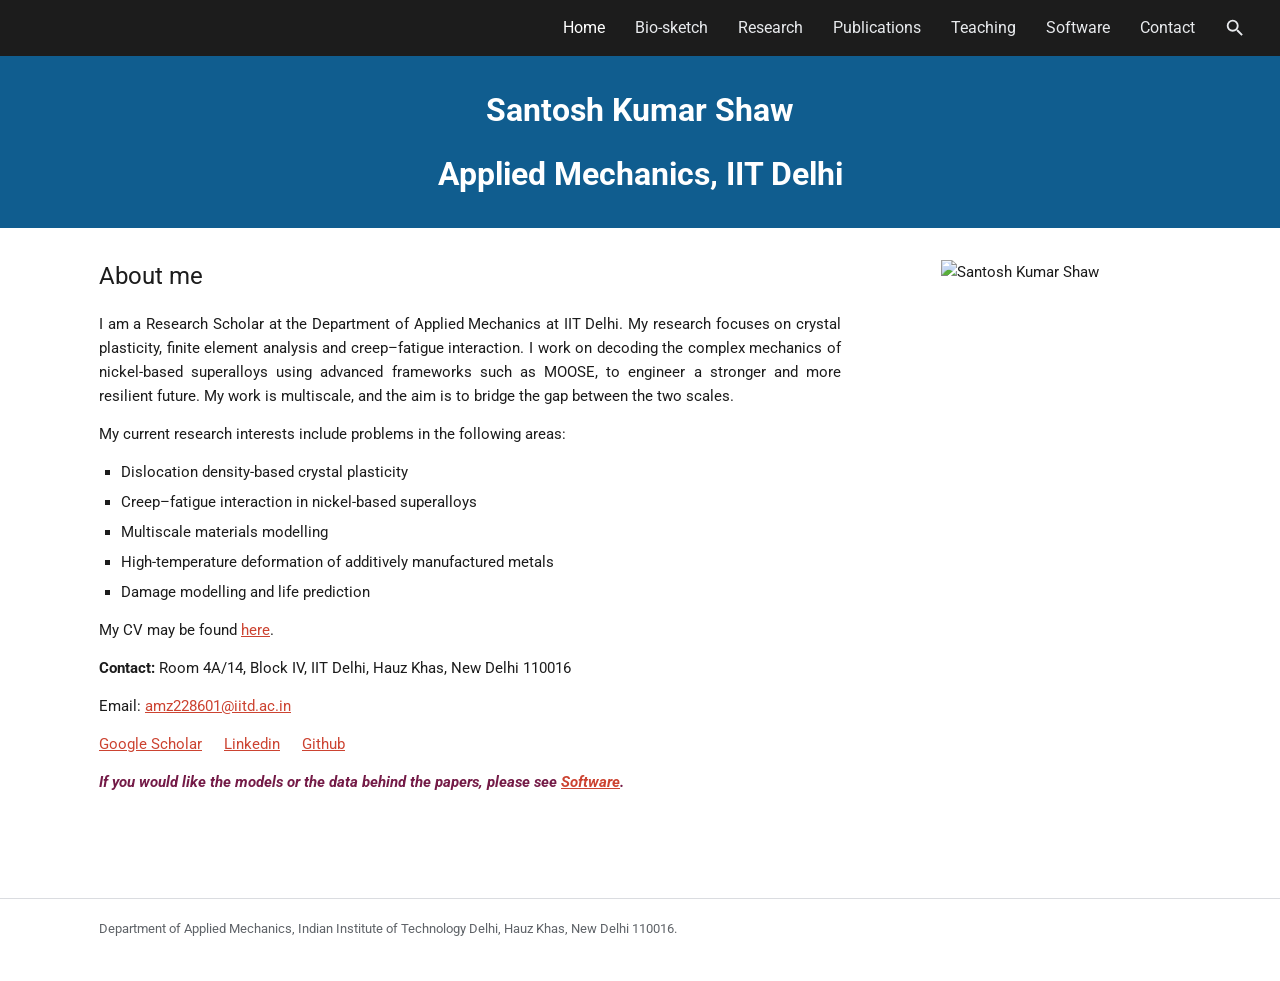
==== commit 5b44b2ac: "Initial site" ====
--- a/index.html
+++ b/index.html
@@ -14,7 +14,7 @@
 <a class="skip" href="#main">Skip to content</a>
 
 <div class="topbar">
-  <div class="wrap">
+  <div class="topbar-inner">
     <nav aria-label="Main">
       <ul>
         <li><a href="index.html" aria-current="page">Home</a></li>
@@ -26,6 +26,12 @@
         <li><a href="contact.html">Contact</a></li>
       </ul>
     </nav>
+    <button class="search-toggle" type="button" aria-expanded="false"
+            aria-controls="site-search" aria-label="Search this site"><svg viewBox="0 0 24 24" aria-hidden="true"><path d="M15.5 14h-.79l-.28-.27A6.47 6.47 0 0 0 16 9.5 6.5 6.5 0 1 0 9.5 16c1.61 0 3.09-.59 4.23-1.57l.27.28v.79l5 4.99L20.49 19l-4.99-5zm-6 0C7.01 14 5 11.99 5 9.5S7.01 5 9.5 5 14 7.01 14 9.5 11.99 14 9.5 14z"/></svg></button>
+  </div>
+  <div class="search-panel" id="site-search">
+    <input type="search" placeholder="Search this site" aria-label="Search this site">
+    <ul class="search-results"></ul>
   </div>
 </div>
 
@@ -41,30 +47,32 @@
       <div class="about-text">
         <h2>About me</h2>
         <p>
-          I am a Research Scholar at the Department of Applied Mechanics, IIT Delhi. My
+          I am a Research Scholar at the Department of Applied Mechanics at IIT Delhi. My
           research focuses on crystal plasticity, finite element analysis and
-          creep&ndash;fatigue interaction. I work on decoding the mechanics of superalloys
-          using frameworks such as MOOSE, with the aim of engineering a stronger, more
-          resilient future. The work is multiscale: the goal is to bridge the gap between
-          the two scales.
+          creep&ndash;fatigue interaction. I work on decoding the complex mechanics of
+          nickel-based superalloys using advanced frameworks such as MOOSE, to engineer a
+          stronger and more resilient future. My work is multiscale, and the aim is to
+          bridge the gap between the two scales.
         </p>
 
         <p>My current research interests include problems in the following areas:</p>
         <ul class="interests">
-          <li>Dislocation density-based crystal plasticity (CPFEM)</li>
+          <li>Dislocation density-based crystal plasticity</li>
           <li>Creep&ndash;fatigue interaction in nickel-based superalloys</li>
           <li>Multiscale materials modelling</li>
           <li>High-temperature deformation of additively manufactured metals</li>
-          <li>Life prediction and damage modelling</li>
+          <li>Damage modelling and life prediction</li>
         </ul>
 
         <p>My CV may be found <a href="files/cv.pdf">here</a>.</p>
 
         <p>
-          <strong>Contact:</strong> Research Scholar Room 4A/14, Block IV, Dept. of Applied
-          Mechanics, IIT Delhi, Hauz Khas, New Delhi 110016
+          <strong>Contact:</strong> Room 4A/14, Block IV, IIT Delhi, Hauz Khas,
+          New Delhi 110016
         </p>
+
         <p>Email: <a href="mailto:amz228601@iitd.ac.in">amz228601@iitd.ac.in</a></p>
+
         <p class="inline-links">
           <a href="https://scholar.google.com/citations?user=Wm7uCdcAAAAJ&amp;hl=en">Google Scholar</a>
           <a href="https://www.linkedin.com/in/santosh-shaw-a13744275/">Linkedin</a>
@@ -72,7 +80,7 @@
         </p>
 
         <p class="callout">
-          Interested in the models or the data behind the papers? Everything is on
+          If you would like the models or the data behind the papers, please see
           <a href="software.html">Software</a>.
         </p>
       </div>
@@ -92,6 +100,7 @@
   </div>
 </footer>
 
+<script src="assets/search-index.js"></script>
 <script src="assets/site.js"></script>
 </body>
 </html>
--- a/style.css
+++ b/style.css
@@ -1,19 +1,19 @@
 /* ==========================================================================
    Santosh Kumar Shaw — Applied Mechanics, IIT Delhi
-   Layout follows the departmental faculty-page style: dark top nav,
-   blue title banner, single white content column.
+   Colours, type sizes and column widths measured from the departmental
+   faculty-page layout.
    ========================================================================== */
 
 :root {
-  --bar:      #1c1c1e;
-  --bar-hi:   #33343a;
-  --banner:   #17669e;
-  --text:     #202124;
+  --bar:      #1c1c1c;   /* top navigation */
+  --bar-hi:   #333333;
+  --banner:   #105d8f;   /* blue title band */
+  --text:     #1c1c1c;
   --muted:    #5f6368;
   --line:     #dadce0;
-  --link:     #a03e28;
-  --note:     #7b1f2b;
-  --wrap:     1080px;
+  --link:     #cc4331;   /* link red */
+  --note:     #741b47;   /* bold italic note */
+  --wrap:     1122px;   /* 1082px of content once padding is removed */
   --font: Roboto, Arial, "Helvetica Neue", Helvetica, sans-serif;
 }
 
@@ -25,8 +25,8 @@
   background: #fff;
   color: var(--text);
   font-family: var(--font);
-  font-size: 16px;
-  line-height: 1.7;
+  font-size: 15px;
+  line-height: 24px;
 }
 
 a { color: var(--link); }
@@ -34,38 +34,79 @@
 
 :focus-visible { outline: 2px solid var(--banner); outline-offset: 2px; }
 
-.skip { position: absolute; left: -9999px; background: var(--bar); color: #fff; padding: .6rem 1rem; z-index: 20; }
-.skip:focus { left: 1rem; top: 1rem; }
-
-.wrap { max-width: var(--wrap); margin: 0 auto; padding: 0 24px; }
+.skip { position: absolute; left: -9999px; background: var(--bar); color: #fff; padding: 10px 16px; z-index: 30; }
+.skip:focus { left: 16px; top: 16px; }
+
+.wrap { max-width: var(--wrap); margin: 0 auto; padding: 0 20px; }
 
 /* --- top navigation ------------------------------------------------------ */
 
-.topbar { background: var(--bar); }
-.topbar .wrap {
+.topbar { background: var(--bar); position: relative; }
+.topbar-inner {
   display: flex;
   justify-content: flex-end;
-  max-width: none;
-  padding: 0 32px;
+  align-items: center;
+  padding: 0 20px 0 32px;
 }
 .topbar ul {
   list-style: none;
   margin: 0;
   padding: 0;
   display: flex;
-  flex-wrap: wrap;
+  flex-wrap: nowrap;
 }
 .topbar a {
   display: block;
-  padding: 14px 15px;
-  color: #f1f1f1;
-  font-size: 15px;
-  line-height: 1.4;
+  padding: 17px 15px;
+  color: #e8eaed;
+  font-size: 16px;
+  line-height: 22px;
   text-decoration: none;
   white-space: nowrap;
 }
 .topbar a:hover { background: var(--bar-hi); color: #fff; }
-.topbar a[aria-current="page"] { color: #fff; font-weight: 500; }
+.topbar a[aria-current="page"] { color: #ffffff; }
+
+.search-toggle {
+  appearance: none;
+  background: none;
+  border: 0;
+  cursor: pointer;
+  padding: 15px 14px;
+  line-height: 0;
+  color: #e8eaed;
+}
+.search-toggle:hover { color: #fff; }
+.search-toggle svg { width: 22px; height: 22px; display: block; fill: currentColor; }
+
+.search-panel {
+  display: none;
+  position: absolute;
+  right: 20px;
+  top: 100%;
+  z-index: 20;
+  width: min(420px, calc(100vw - 40px));
+  background: #fff;
+  border: 1px solid var(--line);
+  box-shadow: 0 6px 18px rgba(0, 0, 0, .18);
+}
+.search-panel.is-open { display: block; }
+.search-panel input {
+  width: 100%;
+  border: 0;
+  border-bottom: 1px solid var(--line);
+  padding: 12px 14px;
+  font: inherit;
+  outline: none;
+}
+.search-results { list-style: none; margin: 0; padding: 0; max-height: 320px; overflow-y: auto; }
+.search-results li { border-bottom: 1px solid #eeeeee; }
+.search-results li:last-child { border-bottom: 0; }
+.search-results a { display: block; padding: 10px 14px; text-decoration: none; color: var(--text); }
+.search-results a:hover { background: #f5f5f5; }
+.search-results .r-title { display: block; color: var(--link); }
+.search-results .r-snip { display: block; font-size: 13px; color: var(--muted); line-height: 19px; }
+.search-empty { padding: 12px 14px; font-size: 13px; color: var(--muted); }
 
 /* --- blue banner --------------------------------------------------------- */
 
@@ -73,94 +114,72 @@
   background: var(--banner);
   color: #fff;
   text-align: center;
-  padding: 42px 24px 46px;
+  padding: 34px 24px;
 }
 .banner h1 {
   margin: 0;
-  font-size: 34px;
+  font-size: 32px;
   font-weight: 700;
-  line-height: 1.25;
+  line-height: 40px;
 }
 .banner p {
-  margin: 26px 0 0;
-  font-size: 30px;
+  margin: 24px 0 0;
+  font-size: 32px;
   font-weight: 700;
-  line-height: 1.25;
+  line-height: 40px;
+  text-align: center;
 }
 
 /* --- content ------------------------------------------------------------- */
 
-main { padding: 44px 0 80px; }
+main { padding: 32px 0 90px; }
 
 h2 {
-  font-size: 26px;
+  font-size: 24px;
   font-weight: 400;
-  line-height: 1.3;
-  margin: 0 0 18px;
+  line-height: 32px;
+  margin: 0 0 20px;
 }
 h3 {
-  font-size: 19px;
+  font-size: 18px;
   font-weight: 500;
-  margin: 30px 0 8px;
-}
-
-p { margin: 0 0 16px; text-align: justify; }
-
-ul.plain, ul.interests { padding-left: 26px; margin: 0 0 16px; }
-ul.interests { list-style: square; }
-ul.interests li { margin-bottom: 4px; }
-
-.callout {
-  font-weight: 700;
-  font-style: italic;
-  color: var(--note);
-}
-
+  line-height: 26px;
+  margin: 28px 0 8px;
+}
+
+p { margin: 0 0 14px; text-align: justify; }
+
+ul.interests { list-style: square; padding-left: 22px; margin: 0 0 14px; }
+ul.interests li { margin-bottom: 6px; }
+ul.plain { padding-left: 22px; margin: 0 0 14px; }
+ul.plain li { margin-bottom: 6px; }
+
+.callout { font-weight: 700; font-style: italic; color: var(--note); }
 .inline-links a { margin-right: 18px; }
 
-/* --- about: text + photo ------------------------------------------------- */
+/* --- home: text + photo -------------------------------------------------- */
 
 .about {
-  display: grid;
-  grid-template-columns: minmax(0, 1fr) 260px;
-  gap: 48px;
-  align-items: start;
-}
-.about-photo img {
-  display: block;
-  width: 100%;
-  height: auto;
-  border: 1px solid var(--line);
-}
-.about-photo figcaption {
-  margin-top: 8px;
-  font-size: 13px;
-  color: var(--muted);
-  text-align: center;
-}
+  display: flex;
+  align-items: flex-start;
+}
+.about-text { flex: 1 1 auto; min-width: 0; padding-right: 100px; }
+.about-photo { margin: 0; flex: 0 0 240px; }
+.about-photo img { display: block; width: 100%; height: auto; }
+.about-photo img.is-missing { aspect-ratio: 240 / 286; object-fit: cover; border: 1px dashed var(--line); }
 
 /* --- figures ------------------------------------------------------------- */
 
 .figs {
   display: grid;
-  grid-template-columns: repeat(auto-fit, minmax(260px, 1fr));
-  gap: 24px;
-  margin: 22px 0 32px;
+  grid-template-columns: repeat(auto-fit, minmax(250px, 1fr));
+  gap: 22px;
+  margin: 20px 0 28px;
 }
 .figs figure { margin: 0; }
-.figs img {
-  display: block;
-  width: 100%;
-  height: auto;
-  border: 1px solid var(--line);
-}
+.figs img { display: block; width: 100%; height: auto; border: 1px solid var(--line); }
 .figs img.is-missing { aspect-ratio: 4 / 3; object-fit: cover; border-style: dashed; }
-.figs figcaption {
-  margin-top: 8px;
-  font-size: 13.5px;
-  line-height: 1.55;
-  color: var(--muted);
-}
+.figs figcaption { margin-top: 8px; font-size: 13px; line-height: 19px; color: var(--muted); }
 
 /* --- publications -------------------------------------------------------- */
 
@@ -168,7 +187,7 @@
 ol.pubs li {
   counter-increment: pub;
   position: relative;
-  padding: 0 0 22px 42px;
+  padding: 0 0 18px 38px;
   text-align: justify;
 }
 ol.pubs li::before {
@@ -176,13 +195,13 @@
   position: absolute;
   left: 0;
   top: 0;
-  color: var(--muted);
-}
-
-/* --- teaching / lists ---------------------------------------------------- */
-
-ol.courses { padding-left: 24px; margin: 0 0 16px; }
-ol.courses li { margin-bottom: 8px; }
+  color: var(--text);
+}
+
+/* --- teaching ------------------------------------------------------------ */
+
+ol.courses { padding-left: 22px; margin: 0 0 14px; }
+ol.courses li { margin-bottom: 6px; }
 ol.courses .code { font-weight: 500; }
 
 /* --- contact ------------------------------------------------------------- */
@@ -193,28 +212,28 @@
   max-width: 620px;
   aspect-ratio: 16 / 10;
   border: 1px solid var(--line);
-  margin-top: 20px;
+  margin-top: 18px;
 }
 
 /* --- footer -------------------------------------------------------------- */
 
-.foot {
-  border-top: 1px solid var(--line);
-  padding: 20px 0 40px;
-  font-size: 13.5px;
-  color: var(--muted);
-}
+.foot { border-top: 1px solid var(--line); padding: 18px 0 40px; font-size: 13px; color: var(--muted); }
 .foot p { text-align: left; margin: 0; }
 
 /* --- responsive ---------------------------------------------------------- */
 
-@media (max-width: 860px) {
-  .topbar .wrap { justify-content: flex-start; padding: 0 12px; }
-  .topbar a { padding: 11px 12px; font-size: 14px; }
-  .banner { padding: 30px 20px 34px; }
-  .banner h1 { font-size: 26px; }
-  .banner p { font-size: 22px; margin-top: 16px; }
-  .about { grid-template-columns: 1fr; gap: 28px; }
-  .about-photo { max-width: 260px; }
+@media (max-width: 900px) {
+  .topbar-inner { justify-content: flex-start; padding: 0 4px; overflow-x: auto; -webkit-overflow-scrolling: touch; }
+  .topbar-inner::-webkit-scrollbar { display: none; }
+  .topbar-inner { scrollbar-width: none; }
+  .topbar nav { flex: 1 1 auto; }
+  .topbar a { padding: 12px 11px; font-size: 14px; }
+  .search-toggle { flex: 0 0 auto; }
+  .banner { padding: 26px 20px; }
+  .banner h1 { font-size: 24px; line-height: 32px; }
+  .banner p { font-size: 22px; line-height: 30px; margin-top: 14px; }
+  .about { flex-direction: column; }
+  .about-text { padding-right: 0; padding-bottom: 26px; }
+  .about-photo { max-width: 240px; }
   p, ol.pubs li { text-align: left; }
 }
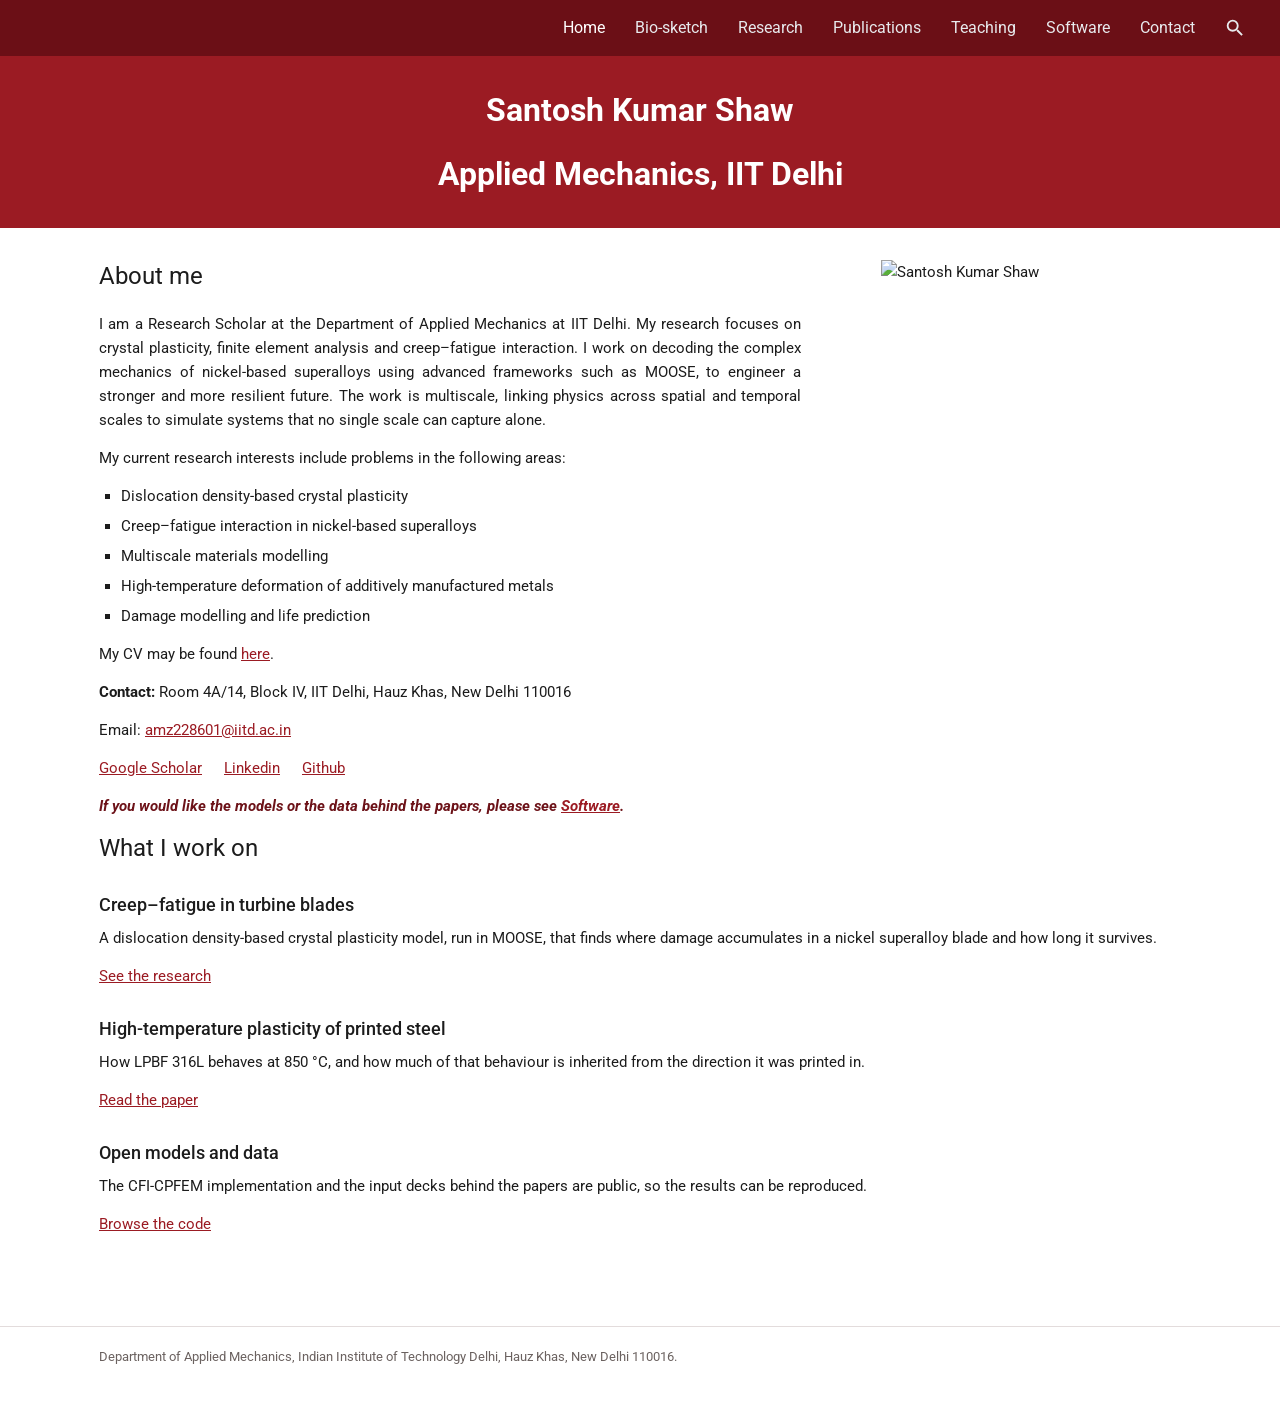
==== commit 683f8b12: "Add conference presentation, fix education and intro text" ====
--- a/index.html
+++ b/index.html
@@ -51,8 +51,9 @@
           research focuses on crystal plasticity, finite element analysis and
           creep&ndash;fatigue interaction. I work on decoding the complex mechanics of
           nickel-based superalloys using advanced frameworks such as MOOSE, to engineer a
-          stronger and more resilient future. My work is multiscale, and the aim is to
-          bridge the gap between the two scales.
+          stronger and more resilient future. The work is multiscale, linking physics
+          across spatial and temporal scales to simulate systems that no single scale
+          can capture alone.
         </p>
 
         <p>My current research interests include problems in the following areas:</p>
@@ -86,8 +87,42 @@
       </div>
 
       <figure class="about-photo">
-        <img src="images/photo.jpg" alt="Santosh Kumar Shaw">
+        <img src="images/photo.png" alt="Santosh Kumar Shaw">
       </figure>
+    </div>
+
+    <div class="band">
+      <h2>What I work on</h2>
+      <div class="cards">
+
+        <div class="card">
+          <h3>Creep&ndash;fatigue in turbine blades</h3>
+          <p>
+            A dislocation density-based crystal plasticity model, run in MOOSE, that finds
+            where damage accumulates in a nickel superalloy blade and how long it survives.
+          </p>
+          <a class="more" href="research.html">See the research</a>
+        </div>
+
+        <div class="card">
+          <h3>High-temperature plasticity of printed steel</h3>
+          <p>
+            How LPBF 316L behaves at 850&nbsp;&deg;C, and how much of that behaviour is
+            inherited from the direction it was printed in.
+          </p>
+          <a class="more" href="publications.html">Read the paper</a>
+        </div>
+
+        <div class="card">
+          <h3>Open models and data</h3>
+          <p>
+            The CFI-CPFEM implementation and the input decks behind the papers are public,
+            so the results can be reproduced.
+          </p>
+          <a class="more" href="software.html">Browse the code</a>
+        </div>
+
+      </div>
     </div>
 
   </div>
--- a/style.css
+++ b/style.css
@@ -5,14 +5,15 @@
    ========================================================================== */
 
 :root {
-  --bar:      #1c1c1c;   /* top navigation */
-  --bar-hi:   #333333;
-  --banner:   #105d8f;   /* blue title band */
-  --text:     #1c1c1c;
-  --muted:    #5f6368;
-  --line:     #dadce0;
-  --link:     #cc4331;   /* link red */
-  --note:     #741b47;   /* bold italic note */
+  --bar:        #6b0f16;   /* top navigation - deep maroon */
+  --bar-hi:     #8a1620;
+  --banner:     #9b1b23;   /* crimson title band */
+  --text:       #1c1c1c;
+  --muted:      #6b6260;
+  --line:       #e3dcdc;
+  --link:       #9b1b23;   /* links pick up the banner red */
+  --link-hover: #5f0f14;
+  --note:       #6d1319;   /* bold italic note */
   --wrap:     1122px;   /* 1082px of content once padding is removed */
   --font: Roboto, Arial, "Helvetica Neue", Helvetica, sans-serif;
 }
@@ -30,7 +31,7 @@
 }
 
 a { color: var(--link); }
-a:hover { color: var(--note); }
+a:hover { color: var(--link-hover); }
 
 :focus-visible { outline: 2px solid var(--banner); outline-offset: 2px; }
 
@@ -163,23 +164,22 @@
   display: flex;
   align-items: flex-start;
 }
-.about-text { flex: 1 1 auto; min-width: 0; padding-right: 100px; }
-.about-photo { margin: 0; flex: 0 0 240px; }
+.about-text { flex: 1 1 auto; min-width: 0; padding-right: 80px; }
+.about-photo { margin: 0; flex: 0 0 300px; }
 .about-photo img { display: block; width: 100%; height: auto; }
-.about-photo img.is-missing { aspect-ratio: 240 / 286; object-fit: cover; border: 1px dashed var(--line); }
+.about-photo img.is-missing { aspect-ratio: 300 / 358; object-fit: cover; border: 1px dashed var(--line); }
 
 /* --- figures ------------------------------------------------------------- */
 
 .figs {
-  display: grid;
-  grid-template-columns: repeat(auto-fit, minmax(250px, 1fr));
-  gap: 22px;
-  margin: 20px 0 28px;
-}
-.figs figure { margin: 0; }
+  display: flex;
+  flex-wrap: wrap;
+  margin: 20px -14px 14px;
+}
+.figs figure { width: calc(50% - 28px); margin: 0 14px 28px; }
 .figs img { display: block; width: 100%; height: auto; border: 1px solid var(--line); }
 .figs img.is-missing { aspect-ratio: 4 / 3; object-fit: cover; border-style: dashed; }
-.figs figcaption { margin-top: 8px; font-size: 13px; line-height: 19px; color: var(--muted); }
+.figs figcaption { margin-top: 10px; font-size: 14px; line-height: 21px; color: var(--muted); }
 
 /* --- publications -------------------------------------------------------- */
 
@@ -234,6 +234,7 @@
   .banner p { font-size: 22px; line-height: 30px; margin-top: 14px; }
   .about { flex-direction: column; }
   .about-text { padding-right: 0; padding-bottom: 26px; }
-  .about-photo { max-width: 240px; }
+  .about-photo { max-width: 300px; }
   p, ol.pubs li { text-align: left; }
-}
+  .figs figure { width: calc(100% - 28px); }
+}
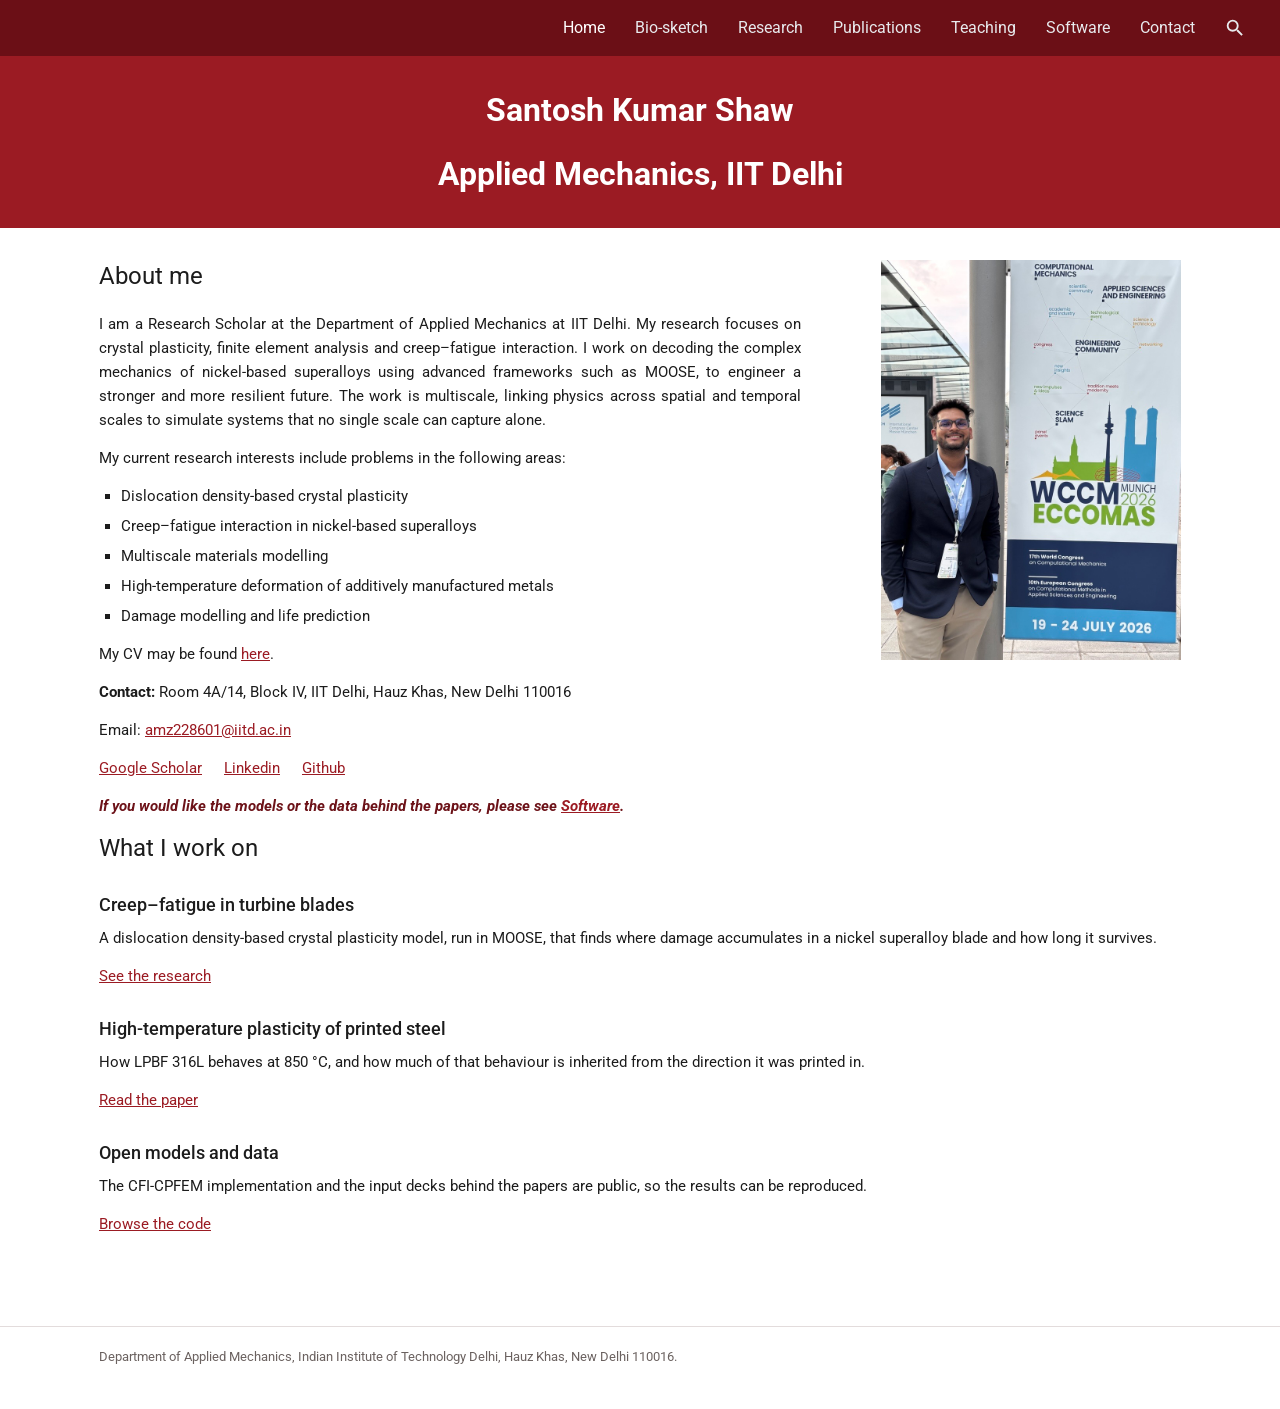
==== commit 44eca85e: "Fix photo path" ====
--- a/index.html
+++ b/index.html
@@ -87,7 +87,7 @@
       </div>
 
       <figure class="about-photo">
-        <img src="images/photo.png" alt="Santosh Kumar Shaw">
+        <img src="images/photo.jpg" alt="Santosh Kumar Shaw">
       </figure>
     </div>
 
